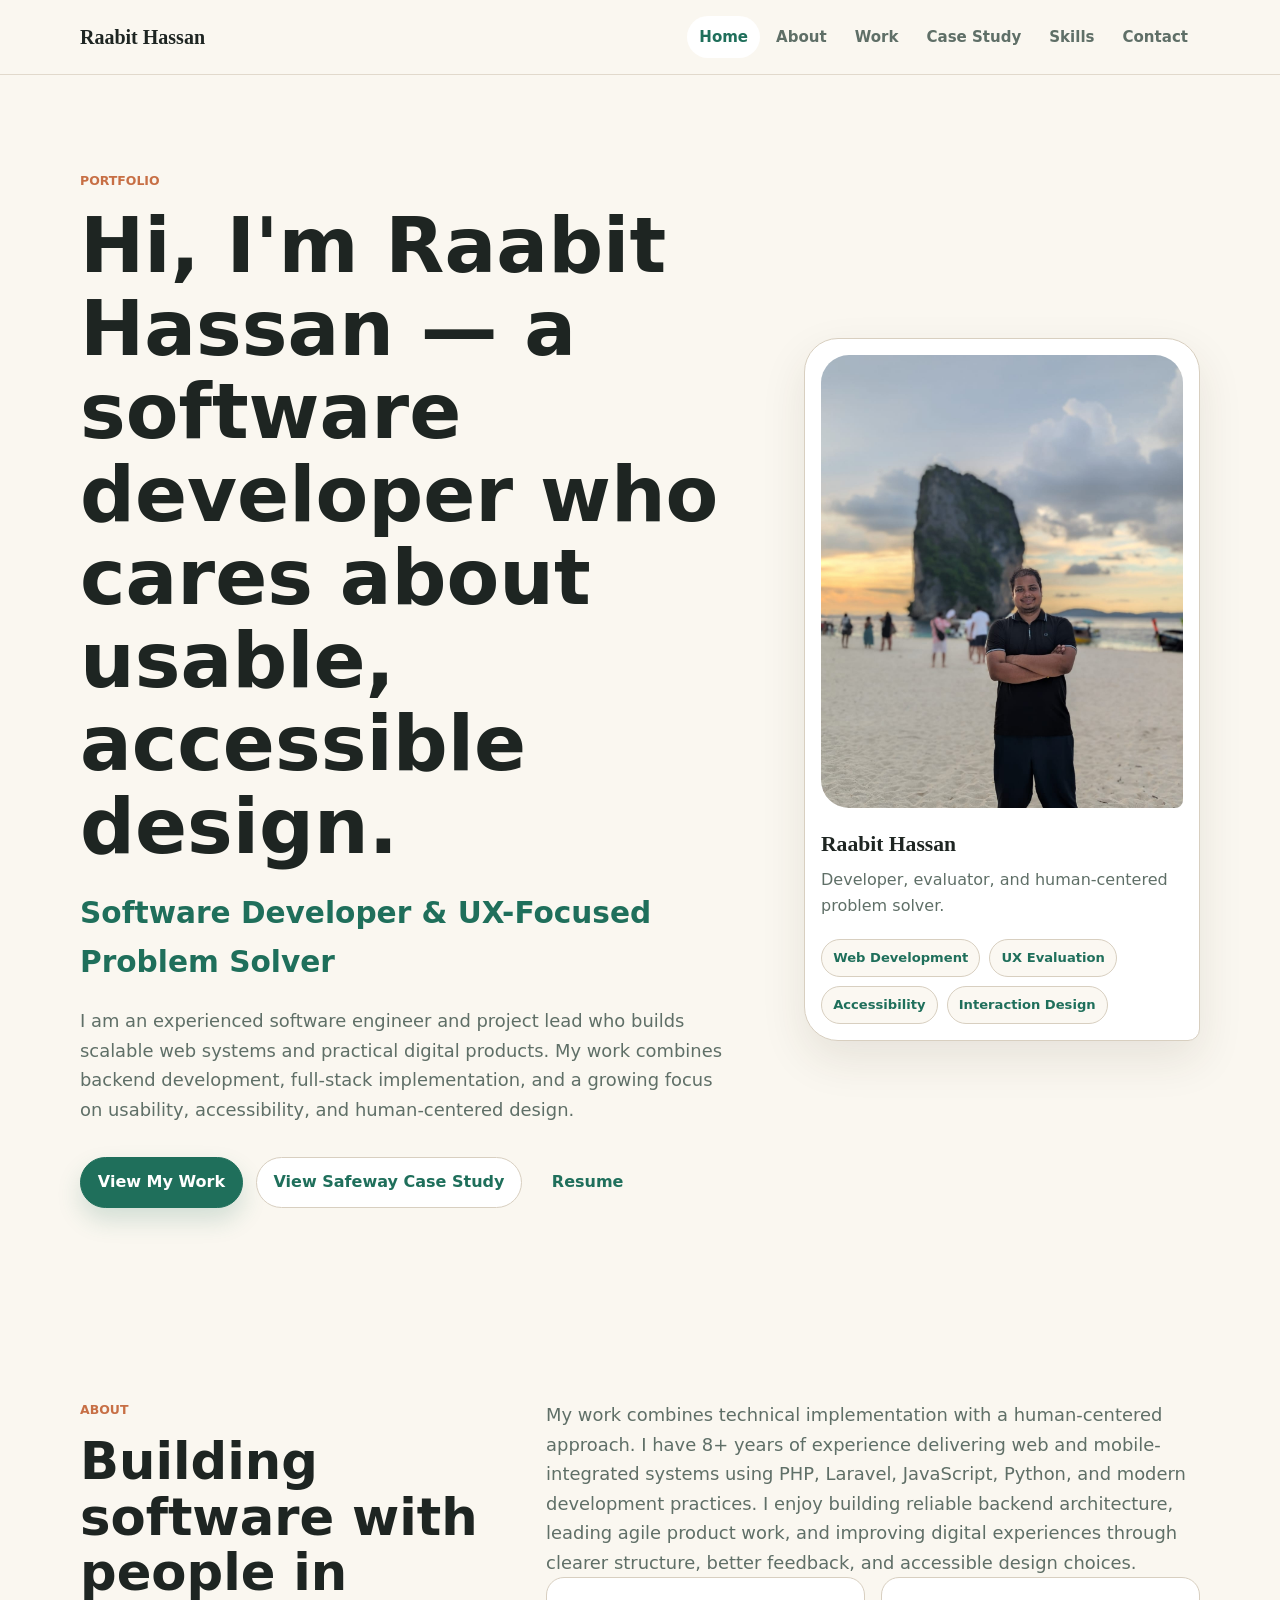
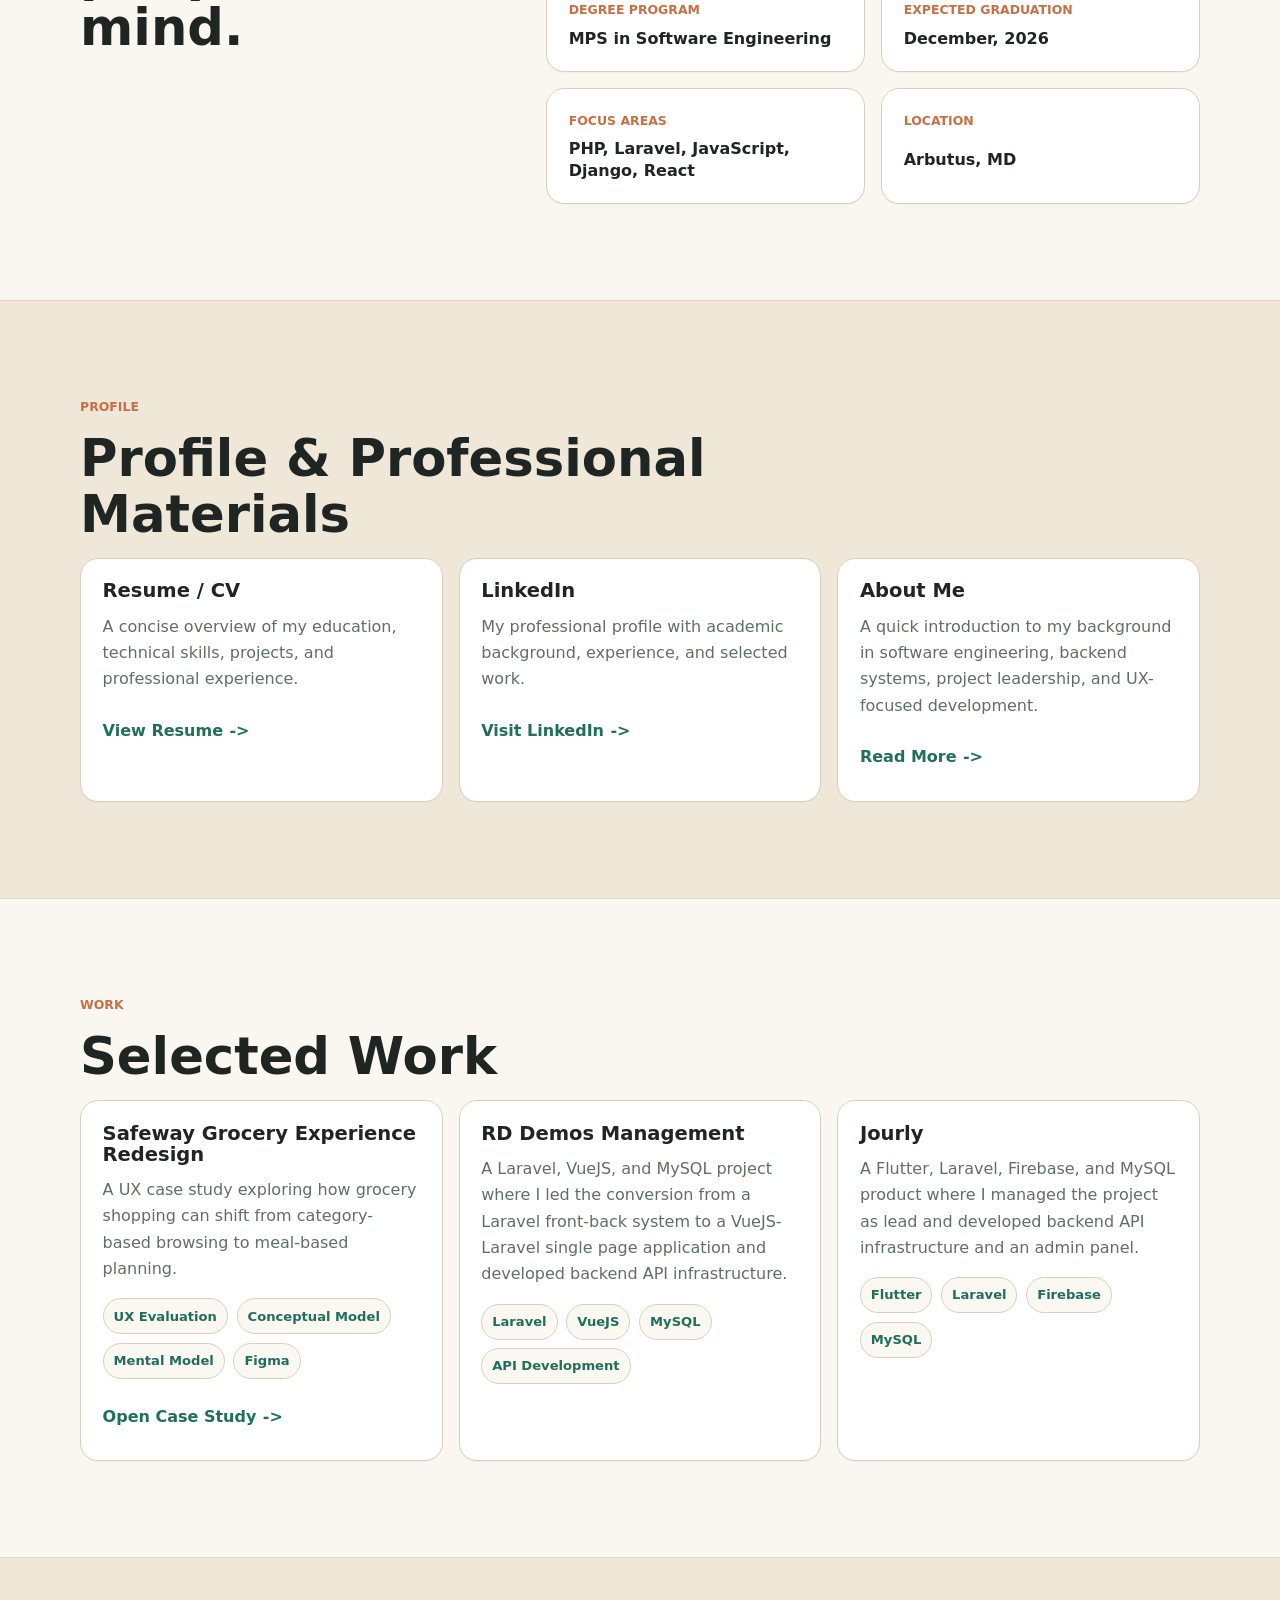
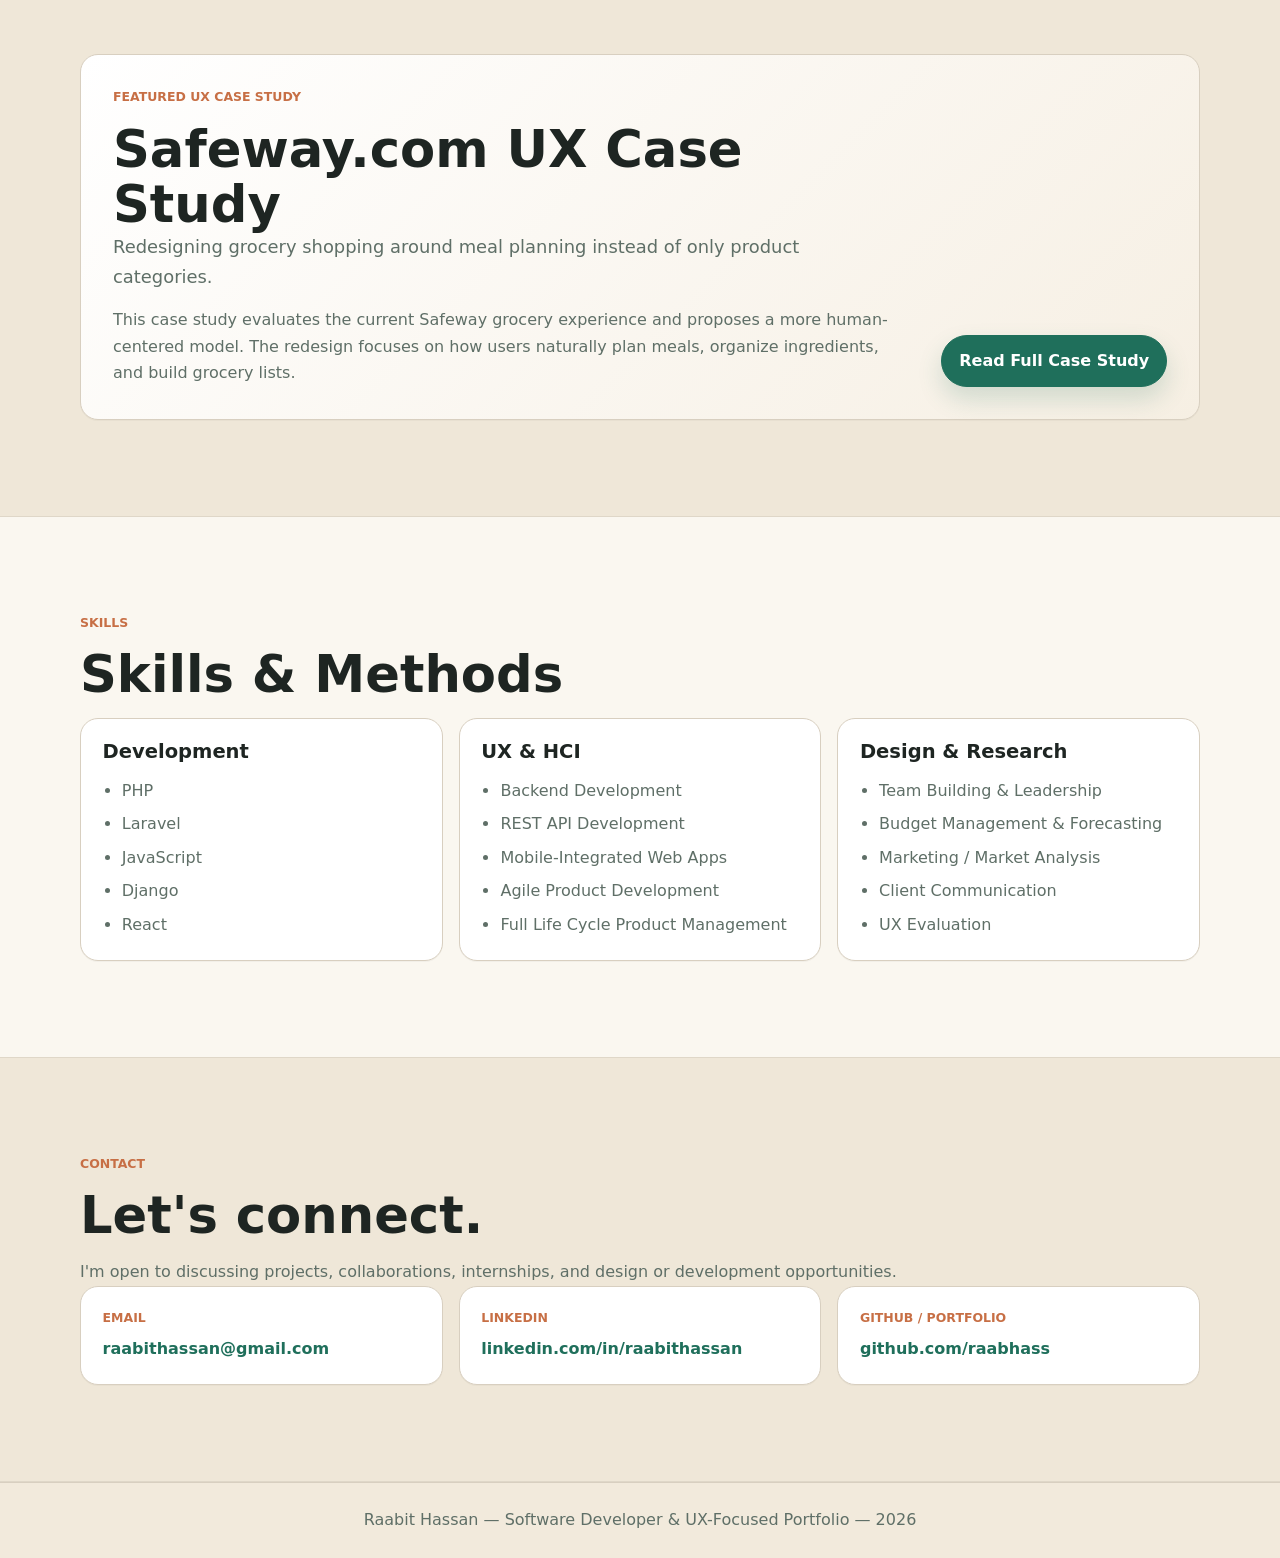
==== index.html @ e4620027 "Initial portfolio website" ====
<!DOCTYPE html>
<html lang="en">
<head>
  <meta charset="UTF-8">
  <meta name="viewport" content="width=device-width, initial-scale=1.0">
  <title>Raabit Hassan | Software Developer & UX-Focused Problem Solver</title>
  <link rel="stylesheet" href="css/style.css">
</head>
<body>
  <a class="skip-link" href="#main">Skip to main content</a>

  <header class="site-header">
    <nav class="nav container" aria-label="Primary navigation">
      <a class="brand" href="#home">Raabit Hassan</a>
      <button class="nav-toggle" type="button" aria-expanded="false" aria-controls="nav-links">
        <span class="nav-toggle-line"></span>
        <span class="nav-toggle-line"></span>
        <span class="nav-toggle-line"></span>
        <span class="visually-hidden">Open navigation</span>
      </button>
      <ul class="nav-links" id="nav-links">
        <li><a class="nav-link active" href="#home">Home</a></li>
        <li><a class="nav-link" href="#about">About</a></li>
        <li><a class="nav-link" href="#work">Work</a></li>
        <li><a class="nav-link" href="#case-study">Case Study</a></li>
        <li><a class="nav-link" href="#skills">Skills</a></li>
        <li><a class="nav-link" href="#contact">Contact</a></li>
      </ul>
    </nav>
  </header>

  <main id="main">
    <section class="hero section" id="home" aria-labelledby="hero-title">
      <div class="container hero-layout">
        <div class="hero-copy reveal">
          <p class="section-label">Portfolio</p>
          <h1 id="hero-title">Hi, I'm Raabit Hassan &mdash; a software developer who cares about usable, accessible design.</h1>
          <p class="hero-subtitle">Software Developer &amp; UX-Focused Problem Solver</p>
          <p class="hero-text">
            I am an experienced software engineer and project lead who builds scalable web systems and practical digital products. My work combines backend development, full-stack implementation, and a growing focus on usability, accessibility, and human-centered design.
          </p>
          <div class="action-row">
            <a class="button primary-button" href="#work">View My Work</a>
            <a class="button secondary-button" href="case-study-safeway.html">View Safeway Case Study</a>
            <a class="button text-button" href="Resume_Raabit_Hassan.pdf">Resume</a>
          </div>
        </div>

        <aside class="profile-card reveal" aria-label="Portfolio profile summary">
          <div class="profile-image-wrap">
            <img class="headshot" src="headshot.jpg" alt="Raabit Hassan professional headshot">
            <div class="portrait-fallback" aria-hidden="true">Headshot</div>
          </div>
          <div>
            <p class="profile-name">Raabit Hassan</p>
            <p class="profile-role">Developer, evaluator, and human-centered problem solver.</p>
          </div>
          <div class="chip-list" aria-label="Focus areas">
            <span>Web Development</span>
            <span>UX Evaluation</span>
            <span>Accessibility</span>
            <span>Interaction Design</span>
          </div>
        </aside>
      </div>
    </section>

    <section class="section" id="about" aria-labelledby="about-title">
      <div class="container two-column">
        <div class="section-heading reveal">
          <p class="section-label">About</p>
          <h2 id="about-title">Building software with people in mind.</h2>
        </div>
        <div class="reveal">
          <p class="lead">
            My work combines technical implementation with a human-centered approach. I have 8+ years of experience delivering web and mobile-integrated systems using PHP, Laravel, JavaScript, Python, and modern development practices. I enjoy building reliable backend architecture, leading agile product work, and improving digital experiences through clearer structure, better feedback, and accessible design choices.
          </p>
          <div class="info-grid">
            <article class="mini-card">
              <span>Degree Program</span>
              <strong>MPS in Software Engineering</strong>
            </article>
            <article class="mini-card">
              <span>Expected Graduation</span>
              <strong>December, 2026</strong>
            </article>
            <article class="mini-card">
              <span>Focus Areas</span>
              <strong>PHP, Laravel, JavaScript, Django, React</strong>
            </article>
            <article class="mini-card">
              <span>Location</span>
              <strong>Arbutus, MD</strong>
            </article>
          </div>
        </div>
      </div>
    </section>

    <section class="section soft-section" aria-labelledby="materials-title">
      <div class="container">
        <div class="section-heading reveal">
          <p class="section-label">Profile</p>
          <h2 id="materials-title">Profile &amp; Professional Materials</h2>
        </div>
        <div class="card-grid three-col">
          <article class="card reveal">
            <h3>Resume / CV</h3>
            <p>A concise overview of my education, technical skills, projects, and professional experience.</p>
            <a class="inline-link" href="Resume_Raabit_Hassan.pdf">View Resume</a>
          </article>
          <article class="card reveal">
            <h3>LinkedIn</h3>
            <p>My professional profile with academic background, experience, and selected work.</p>
            <a class="inline-link" href="https://www.linkedin.com/in/raabithassan/" target="_blank" rel="noreferrer">Visit LinkedIn</a>
          </article>
          <article class="card reveal">
            <h3>About Me</h3>
            <p>A quick introduction to my background in software engineering, backend systems, project leadership, and UX-focused development.</p>
            <a class="inline-link" href="#about">Read More</a>
          </article>
        </div>
      </div>
    </section>

    <section class="section" id="work" aria-labelledby="work-title">
      <div class="container">
        <div class="section-heading reveal">
          <p class="section-label">Work</p>
          <h2 id="work-title">Selected Work</h2>
        </div>
        <div class="card-grid three-col">
          <article class="project-card reveal">
            <h3>Safeway Grocery Experience Redesign</h3>
            <p>A UX case study exploring how grocery shopping can shift from category-based browsing to meal-based planning.</p>
            <div class="tag-row"><span>UX Evaluation</span><span>Conceptual Model</span><span>Mental Model</span><span>Figma</span></div>
            <a class="inline-link" href="case-study-safeway.html">Open Case Study</a>
          </article>
          <article class="project-card reveal">
            <h3>RD Demos Management</h3>
            <p>A Laravel, VueJS, and MySQL project where I led the conversion from a Laravel front-back system to a VueJS-Laravel single page application and developed backend API infrastructure.</p>
            <div class="tag-row"><span>Laravel</span><span>VueJS</span><span>MySQL</span><span>API Development</span></div>
          </article>
          <article class="project-card reveal">
            <h3>Jourly</h3>
            <p>A Flutter, Laravel, Firebase, and MySQL product where I managed the project as lead and developed backend API infrastructure and an admin panel.</p>
            <div class="tag-row"><span>Flutter</span><span>Laravel</span><span>Firebase</span><span>MySQL</span></div>
          </article>
        </div>
      </div>
    </section>

    <section class="section soft-section" id="case-study" aria-labelledby="case-preview-title">
      <div class="container">
        <article class="feature-panel reveal">
          <div>
            <p class="section-label">Featured UX Case Study</p>
            <h2 id="case-preview-title">Safeway.com UX Case Study</h2>
            <p class="lead">Redesigning grocery shopping around meal planning instead of only product categories.</p>
            <p>
              This case study evaluates the current Safeway grocery experience and proposes a more human-centered model. The redesign focuses on how users naturally plan meals, organize ingredients, and build grocery lists.
            </p>
          </div>
          <a class="button primary-button" href="case-study-safeway.html">Read Full Case Study</a>
        </article>
      </div>
    </section>

    <section class="section" id="skills" aria-labelledby="skills-title">
      <div class="container">
        <div class="section-heading reveal">
          <p class="section-label">Skills</p>
          <h2 id="skills-title">Skills &amp; Methods</h2>
        </div>
        <div class="card-grid three-col">
          <article class="skill-card reveal">
            <h3>Development</h3>
            <ul>
              <li>PHP</li>
              <li>Laravel</li>
              <li>JavaScript</li>
              <li>Django</li>
              <li>React</li>
            </ul>
          </article>
          <article class="skill-card reveal">
            <h3>UX &amp; HCI</h3>
            <ul>
              <li>Backend Development</li>
              <li>REST API Development</li>
              <li>Mobile-Integrated Web Apps</li>
              <li>Agile Product Development</li>
              <li>Full Life Cycle Product Management</li>
            </ul>
          </article>
          <article class="skill-card reveal">
            <h3>Design &amp; Research</h3>
            <ul>
              <li>Team Building &amp; Leadership</li>
              <li>Budget Management &amp; Forecasting</li>
              <li>Marketing / Market Analysis</li>
              <li>Client Communication</li>
              <li>UX Evaluation</li>
            </ul>
          </article>
        </div>
      </div>
    </section>

    <section class="section soft-section" id="contact" aria-labelledby="contact-title">
      <div class="container">
        <div class="section-heading reveal">
          <p class="section-label">Contact</p>
          <h2 id="contact-title">Let's connect.</h2>
          <p>I'm open to discussing projects, collaborations, internships, and design or development opportunities.</p>
        </div>
        <div class="contact-grid">
          <article class="contact-card reveal">
            <span>Email</span>
            <a href="mailto:raabithassan@gmail.com">raabithassan@gmail.com</a>
          </article>
          <article class="contact-card reveal">
            <span>LinkedIn</span>
            <a href="https://www.linkedin.com/in/raabithassan/" target="_blank" rel="noreferrer">linkedin.com/in/raabithassan</a>
          </article>
          <article class="contact-card reveal">
            <span>GitHub / Portfolio</span>
            <a href="https://github.com/raabhass" target="_blank" rel="noreferrer">github.com/raabhass</a>
          </article>
        </div>
      </div>
    </section>
  </main>

  <footer class="site-footer">
    <div class="container">
      <p>Raabit Hassan &mdash; Software Developer &amp; UX-Focused Portfolio &mdash; 2026</p>
    </div>
  </footer>

  <script src="js/script.js"></script>
</body>
</html>
---- css/style.css ----
:root {
  --background: #faf7f0;
  --background-alt: #efe7d8;
  --text: #1e2522;
  --muted: #5f6f67;
  --accent: #1f6f5b;
  --accent-dark: #174f42;
  --accent-warm: #c76f45;
  --card: #ffffff;
  --border: #d8cfc0;
  --shadow: 0 18px 45px rgba(63, 49, 30, 0.1);
  --radius: 18px;
  --max-width: 1120px;
}

* {
  box-sizing: border-box;
}

html {
  scroll-behavior: smooth;
}

body {
  margin: 0;
  background: var(--background);
  color: var(--text);
  font-family: Inter, ui-sans-serif, system-ui, -apple-system, BlinkMacSystemFont, "Segoe UI", Arial, sans-serif;
  font-size: 16px;
  line-height: 1.65;
}

body.nav-open {
  overflow: hidden;
}

a {
  color: inherit;
}

img {
  display: block;
  max-width: 100%;
}

h1,
h2,
h3,
p {
  overflow-wrap: anywhere;
}

h1,
h2,
h3 {
  margin: 0;
  line-height: 1.08;
  letter-spacing: 0;
}

h1 {
  max-width: 840px;
  font-size: clamp(2.65rem, 6vw, 5.25rem);
}

h2 {
  font-size: clamp(2rem, 4vw, 3.35rem);
}

h3 {
  font-size: 1.22rem;
}

p {
  margin: 0;
  color: var(--muted);
}

.container {
  width: min(var(--max-width), calc(100% - 2rem));
  margin: 0 auto;
}

.skip-link {
  position: absolute;
  top: -4rem;
  left: 1rem;
  z-index: 200;
  padding: 0.75rem 1rem;
  border-radius: 999px;
  background: var(--accent);
  color: #ffffff;
  font-weight: 800;
  transition: top 0.2s ease;
}

.skip-link:focus {
  top: 1rem;
}

.visually-hidden {
  position: absolute;
  width: 1px;
  height: 1px;
  padding: 0;
  margin: -1px;
  overflow: hidden;
  clip: rect(0, 0, 0, 0);
  white-space: nowrap;
  border: 0;
}

.site-header {
  position: sticky;
  top: 0;
  z-index: 100;
  border-bottom: 1px solid rgba(216, 207, 192, 0.75);
  background: rgba(250, 247, 240, 0.92);
  backdrop-filter: blur(14px);
}

.nav {
  display: flex;
  align-items: center;
  justify-content: space-between;
  min-height: 74px;
  gap: 1rem;
}

.brand {
  color: var(--text);
  font-family: Georgia, "Times New Roman", serif;
  font-size: 1.25rem;
  font-weight: 700;
  text-decoration: none;
}

.nav-links {
  display: flex;
  align-items: center;
  gap: 0.25rem;
  padding: 0;
  margin: 0;
  list-style: none;
}

.nav-link {
  display: inline-flex;
  align-items: center;
  min-height: 42px;
  padding: 0.45rem 0.75rem;
  border-radius: 999px;
  color: var(--muted);
  font-size: 0.94rem;
  font-weight: 750;
  text-decoration: none;
  transition: background 0.2s ease, color 0.2s ease;
}

.nav-link:hover,
.nav-link:focus-visible,
.nav-link.active {
  background: #ffffff;
  color: var(--accent);
}

.nav-toggle {
  display: none;
  width: 44px;
  height: 44px;
  padding: 0;
  border: 1px solid var(--border);
  border-radius: 50%;
  background: var(--card);
  cursor: pointer;
}

.nav-toggle-line {
  display: block;
  width: 19px;
  height: 2px;
  margin: 4px auto;
  background: var(--text);
}

.section {
  scroll-margin-top: 88px;
  padding: 6rem 0;
}

.soft-section {
  background: var(--background-alt);
  border-block: 1px solid rgba(216, 207, 192, 0.65);
}

.hero,
.case-hero {
  min-height: calc(100vh - 74px);
  display: flex;
  align-items: center;
}

.hero-layout {
  display: grid;
  grid-template-columns: minmax(0, 1.25fr) minmax(280px, 0.75fr);
  align-items: center;
  gap: 4rem;
}

.hero-copy {
  max-width: 880px;
}

.section-label {
  margin-bottom: 0.85rem;
  color: var(--accent-warm);
  font-size: 0.78rem;
  font-weight: 850;
  letter-spacing: 0;
  text-transform: uppercase;
}

.hero-subtitle {
  margin-top: 1.25rem;
  color: var(--accent);
  font-size: clamp(1.25rem, 2.5vw, 1.85rem);
  font-weight: 800;
}

.hero-text,
.lead {
  max-width: 760px;
  color: var(--muted);
  font-size: 1.12rem;
}

.hero-text {
  margin-top: 1.25rem;
}

.action-row {
  display: flex;
  flex-wrap: wrap;
  gap: 0.8rem;
  margin-top: 2rem;
}

.button,
.inline-link {
  display: inline-flex;
  align-items: center;
  justify-content: center;
  min-height: 44px;
  font-weight: 800;
  text-decoration: none;
  transition: transform 0.2s ease, box-shadow 0.2s ease, background 0.2s ease, color 0.2s ease, border-color 0.2s ease;
}

.button {
  padding: 0.72rem 1.05rem;
  border-radius: 999px;
}

.primary-button {
  border: 1px solid var(--accent);
  background: var(--accent);
  color: #ffffff;
  box-shadow: 0 12px 25px rgba(31, 111, 91, 0.18);
}

.secondary-button {
  border: 1px solid var(--border);
  background: #ffffff;
  color: var(--accent);
}

.text-button {
  color: var(--accent);
}

.button:hover,
.button:focus-visible,
.inline-link:hover,
.inline-link:focus-visible,
.contact-card:hover,
.project-card:hover,
.card:hover,
.mini-card:hover,
.skill-card:hover,
.principle-card:hover,
.media-card:hover,
.image-card:hover {
  transform: translateY(-3px);
}

.primary-button:hover,
.primary-button:focus-visible {
  background: var(--accent-dark);
  border-color: var(--accent-dark);
}

.secondary-button:hover,
.secondary-button:focus-visible {
  border-color: var(--accent);
}

.profile-card {
  display: grid;
  gap: 1.2rem;
  padding: 1rem;
  border: 1px solid var(--border);
  border-radius: 34px 34px 12px 34px;
  background: var(--card);
  box-shadow: var(--shadow);
}

.profile-image-wrap {
  position: relative;
  overflow: hidden;
  border-radius: 28px 28px 8px 28px;
  background: linear-gradient(135deg, #efe7d8, #ffffff);
  aspect-ratio: 4 / 5;
}

.headshot {
  width: 100%;
  height: 100%;
  object-fit: cover;
}

.portrait-fallback {
  display: none;
  place-items: center;
  width: 100%;
  height: 100%;
  color: var(--accent);
  font-weight: 900;
}

.portrait-fallback.show {
  display: grid;
}

.profile-name {
  color: var(--text);
  font-family: Georgia, "Times New Roman", serif;
  font-size: 1.35rem;
  font-weight: 700;
}

.profile-role {
  margin-top: 0.25rem;
}

.chip-list,
.tag-row {
  display: flex;
  flex-wrap: wrap;
  gap: 0.55rem;
}

.chip-list span,
.tag-row span {
  border: 1px solid var(--border);
  border-radius: 999px;
  background: #fbf8f2;
  color: var(--accent);
  font-size: 0.82rem;
  font-weight: 800;
}

.chip-list span {
  padding: 0.45rem 0.7rem;
}

.tag-row {
  margin-top: 1rem;
}

.tag-row span {
  padding: 0.38rem 0.62rem;
}

.two-column {
  display: grid;
  grid-template-columns: minmax(260px, 0.78fr) minmax(0, 1.22fr);
  gap: 3rem;
}

.section-heading {
  max-width: 820px;
}

.section-heading h2 {
  margin-bottom: 1rem;
}

.card-grid,
.info-grid,
.contact-grid,
.metadata-grid {
  display: grid;
  gap: 1rem;
}

.three-col {
  grid-template-columns: repeat(3, minmax(0, 1fr));
}

.two-col,
.principles-grid {
  grid-template-columns: repeat(2, minmax(0, 1fr));
}

.info-grid,
.metadata-grid {
  grid-template-columns: repeat(2, minmax(0, 1fr));
}

.metadata-grid {
  margin-top: 2rem;
}

.contact-grid {
  grid-template-columns: repeat(3, minmax(0, 1fr));
}

.card,
.project-card,
.mini-card,
.feature-panel,
.skill-card,
.contact-card,
.principle-card,
.media-card,
.image-card {
  border: 1px solid var(--border);
  border-radius: var(--radius);
  background: var(--card);
  box-shadow: 0 1px 0 rgba(63, 49, 30, 0.04);
  transition: transform 0.2s ease, box-shadow 0.2s ease, border-color 0.2s ease;
}

.card,
.project-card,
.mini-card,
.skill-card,
.contact-card,
.principle-card {
  padding: 1.35rem;
}

.card:hover,
.project-card:hover,
.mini-card:hover,
.feature-panel:hover,
.skill-card:hover,
.contact-card:hover,
.principle-card:hover,
.media-card:hover,
.image-card:hover {
  border-color: rgba(31, 111, 91, 0.32);
  box-shadow: var(--shadow);
}

.card p,
.project-card p,
.principle-card p {
  margin-top: 0.75rem;
}

.mini-card {
  display: grid;
  gap: 0.45rem;
}

.mini-card span,
.contact-card span {
  color: var(--accent-warm);
  font-size: 0.78rem;
  font-weight: 850;
  text-transform: uppercase;
}

.mini-card strong {
  color: var(--text);
  line-height: 1.35;
}

.inline-link {
  margin-top: 1rem;
  color: var(--accent);
}

.inline-link::after {
  content: "->";
  margin-left: 0.4rem;
}

.feature-panel {
  display: grid;
  grid-template-columns: minmax(0, 1fr) auto;
  align-items: end;
  gap: 2rem;
  padding: 2rem;
  background: linear-gradient(135deg, #ffffff, #f6efe3);
}

.feature-panel p + p {
  margin-top: 1rem;
}

.skill-card ul {
  padding-left: 1.2rem;
  margin: 1rem 0 0;
  color: var(--muted);
}

.skill-card li + li {
  margin-top: 0.45rem;
}

.contact-card {
  display: grid;
  gap: 0.45rem;
}

.contact-card a {
  color: var(--accent);
  font-weight: 800;
  text-decoration: none;
}

.site-footer {
  padding: 1.5rem 0;
  border-top: 1px solid var(--border);
  background: #f2eadc;
  text-align: center;
}

.footer-actions {
  display: flex;
  justify-content: center;
}

.case-intro {
  max-width: 920px;
}

.back-link {
  display: inline-flex;
  margin-bottom: 2rem;
  color: var(--accent);
  font-weight: 850;
  text-decoration: none;
}

.stack {
  display: grid;
  gap: 1rem;
}

.image-card {
  overflow: hidden;
  margin: 0;
}

.image-card img,
.media-card img {
  width: 100%;
  min-height: 280px;
  object-fit: cover;
  background: linear-gradient(135deg, #efe7d8, #ffffff);
  cursor: zoom-in;
}

.image-card figcaption {
  padding: 0.85rem 1rem;
  color: var(--muted);
  font-size: 0.92rem;
}

.media-card {
  overflow: hidden;
}

.media-card div {
  padding: 1.25rem;
}

.media-card p {
  margin-top: 0.7rem;
}

.reveal {
  opacity: 0;
  transform: translateY(18px);
  transition: opacity 0.55s ease, transform 0.55s ease;
}

.reveal.visible {
  opacity: 1;
  transform: translateY(0);
}

.lightbox {
  position: fixed;
  inset: 0;
  z-index: 300;
  display: none;
  place-items: center;
  padding: 2rem;
  background: rgba(30, 37, 34, 0.88);
}

.lightbox.open {
  display: grid;
}

.lightbox img {
  max-height: 82vh;
  border: 1px solid var(--border);
  border-radius: var(--radius);
  background: var(--card);
}

.lightbox-close {
  position: absolute;
  top: 1rem;
  right: 1rem;
  min-height: 44px;
  padding: 0.65rem 0.9rem;
  border: 1px solid var(--border);
  border-radius: 999px;
  background: var(--card);
  color: var(--text);
  font-weight: 850;
  cursor: pointer;
}

@media (prefers-reduced-motion: reduce) {
  html {
    scroll-behavior: auto;
  }

  *,
  *::before,
  *::after {
    scroll-behavior: auto !important;
    transition-duration: 0.01ms !important;
    animation-duration: 0.01ms !important;
    animation-iteration-count: 1 !important;
  }
}

@media (max-width: 900px) {
  .nav-toggle {
    display: inline-block;
  }

  .nav-links {
    position: fixed;
    inset: 74px 0 auto 0;
    display: none;
    flex-direction: column;
    align-items: stretch;
    padding: 1rem;
    border-bottom: 1px solid var(--border);
    background: rgba(250, 247, 240, 0.98);
    box-shadow: var(--shadow);
  }

  .nav-links.open {
    display: flex;
  }

  .nav-link {
    width: 100%;
  }

  .hero-layout,
  .two-column,
  .feature-panel {
    grid-template-columns: 1fr;
  }

  .three-col,
  .contact-grid {
    grid-template-columns: repeat(2, minmax(0, 1fr));
  }
}

@media (max-width: 640px) {
  .container {
    width: min(var(--max-width), calc(100% - 1rem));
  }

  .section,
  .hero,
  .case-hero {
    min-height: auto;
    padding: 4rem 0;
  }

  .three-col,
  .two-col,
  .principles-grid,
  .info-grid,
  .metadata-grid,
  .contact-grid {
    grid-template-columns: 1fr;
  }

  .button,
  .action-row {
    width: 100%;
  }
}
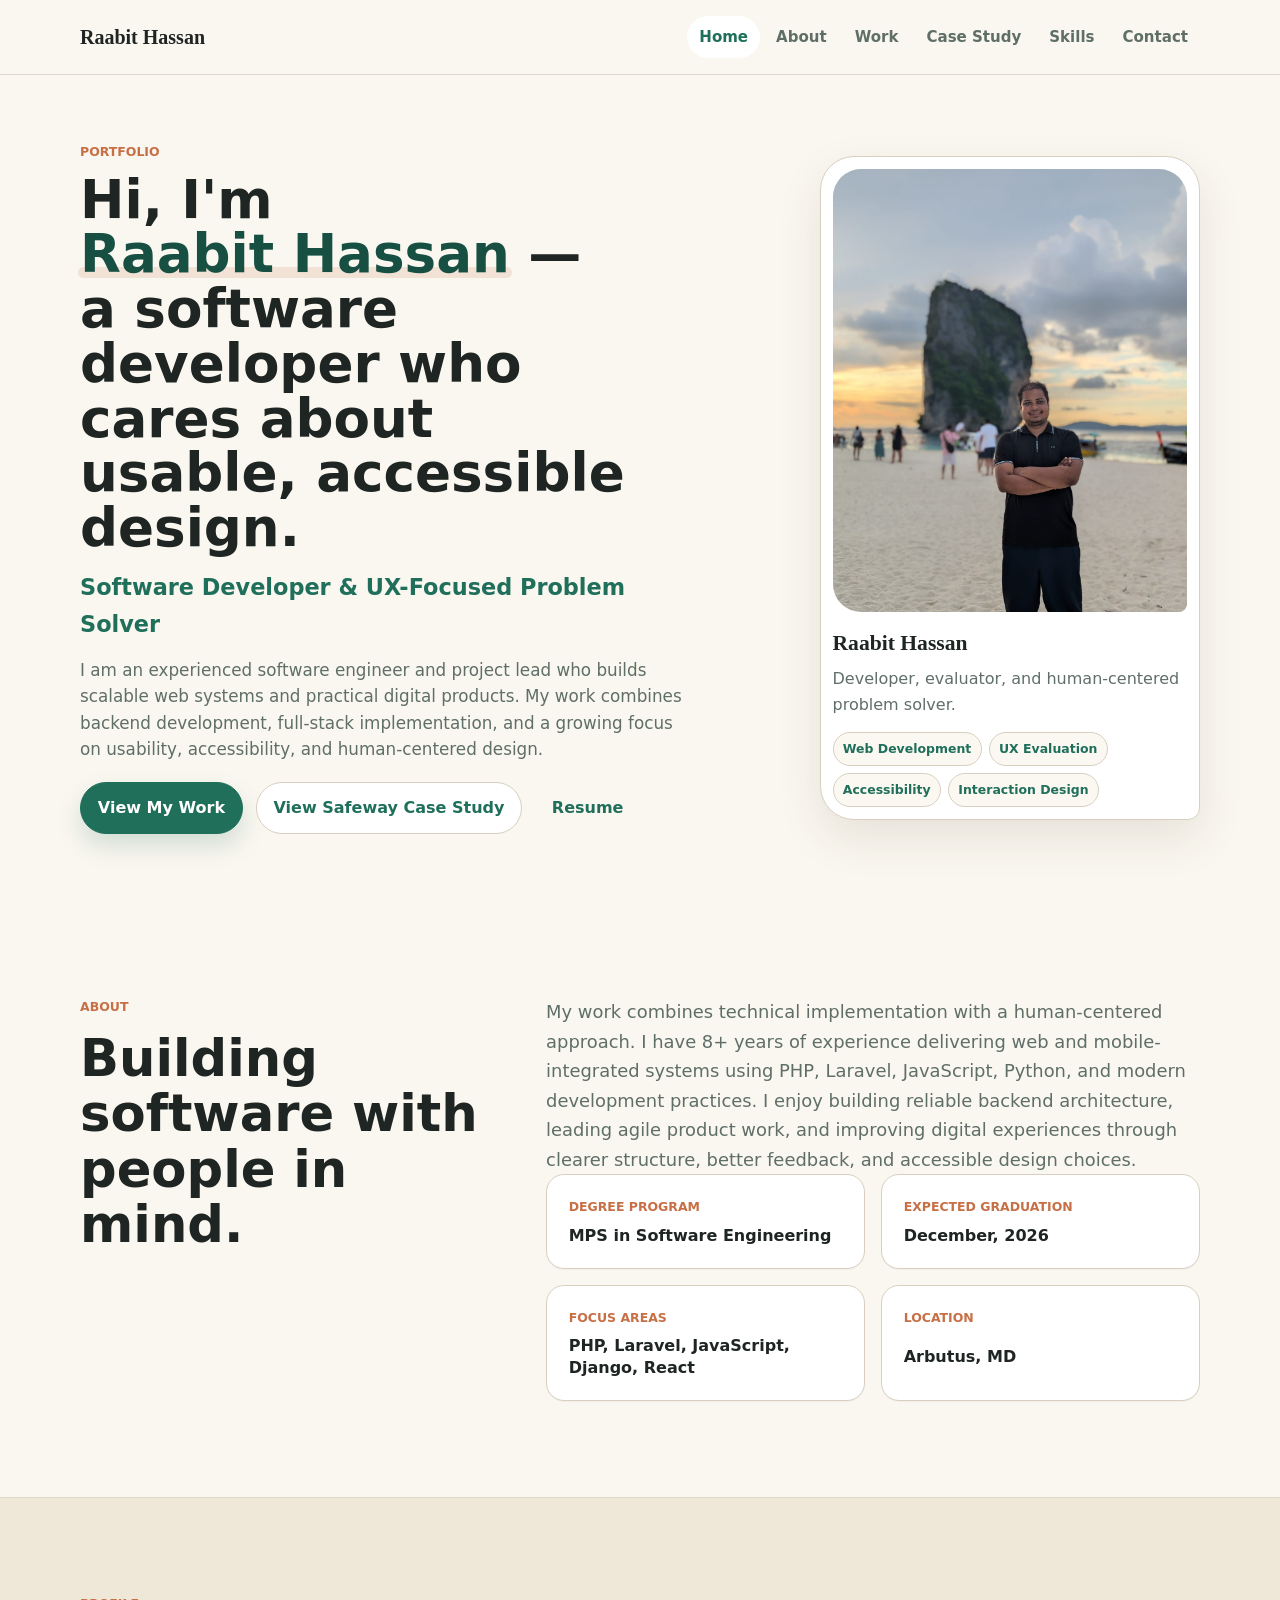
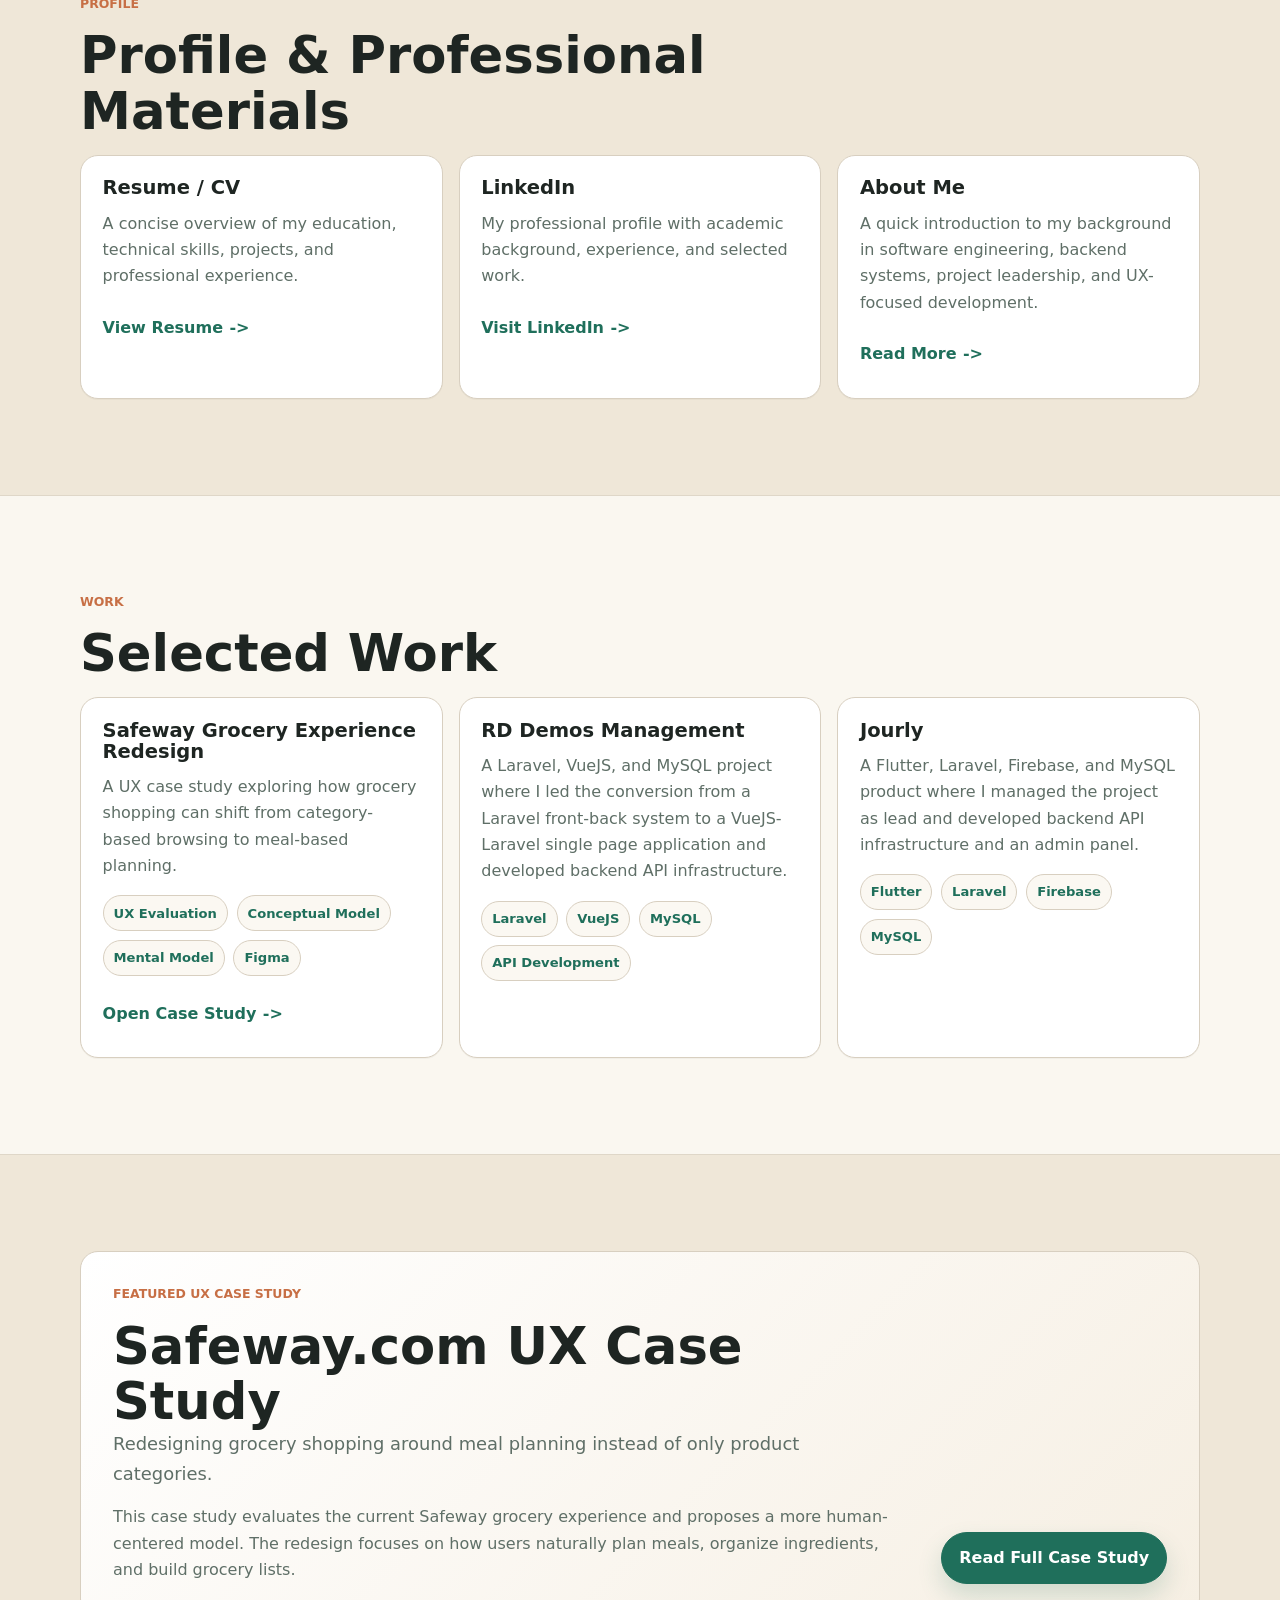
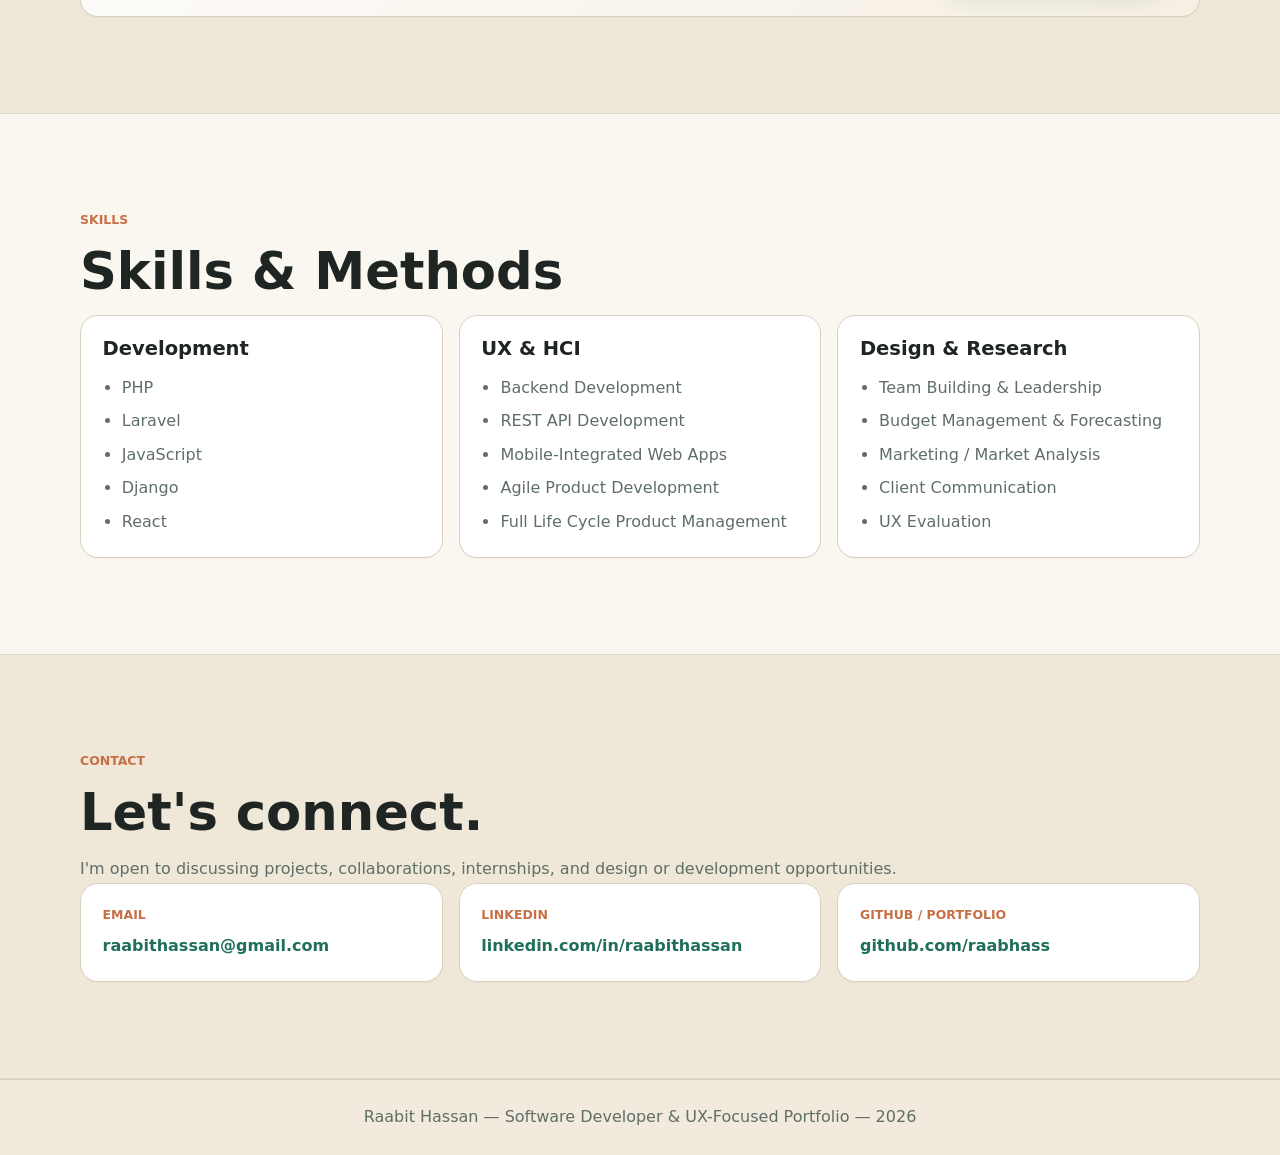
==== commit 9f9136f5: "design update" ====
--- a/index.html
+++ b/index.html
@@ -31,10 +31,14 @@
 
   <main id="main">
     <section class="hero section" id="home" aria-labelledby="hero-title">
-      <div class="container hero-layout">
+      <div class="container hero-layout hero-grid">
         <div class="hero-copy reveal">
           <p class="section-label">Portfolio</p>
-          <h1 id="hero-title">Hi, I'm Raabit Hassan &mdash; a software developer who cares about usable, accessible design.</h1>
+          <h1 class="hero-title" id="hero-title">
+            Hi, I'm <span class="name-highlight">Raabit Hassan</span> &mdash;<br>
+            a software developer who cares about<br>
+            usable, accessible design.
+          </h1>
           <p class="hero-subtitle">Software Developer &amp; UX-Focused Problem Solver</p>
           <p class="hero-text">
             I am an experienced software engineer and project lead who builds scalable web systems and practical digital products. My work combines backend development, full-stack implementation, and a growing focus on usability, accessibility, and human-centered design.
@@ -46,9 +50,9 @@
           </div>
         </div>
 
-        <aside class="profile-card reveal" aria-label="Portfolio profile summary">
+        <aside class="profile-card hero-profile-card reveal" aria-label="Portfolio profile summary">
           <div class="profile-image-wrap">
-            <img class="headshot" src="headshot.jpg" alt="Raabit Hassan professional headshot">
+            <img class="headshot hero-profile-image" src="headshot.jpg" alt="Raabit Hassan professional headshot">
             <div class="portrait-fallback" aria-hidden="true">Headshot</div>
           </div>
           <div>
--- a/css/style.css
+++ b/css/style.css
@@ -200,6 +200,11 @@
   align-items: center;
 }
 
+.hero {
+  min-height: calc(100svh - 74px);
+  padding-block: clamp(3.25rem, 7vh, 5.5rem);
+}
+
 .hero-layout {
   display: grid;
   grid-template-columns: minmax(0, 1.25fr) minmax(280px, 0.75fr);
@@ -207,8 +212,40 @@
   gap: 4rem;
 }
 
+.hero-grid {
+  grid-template-columns: minmax(0, 1.05fr) minmax(360px, 0.95fr);
+  gap: clamp(2.5rem, 5vw, 5rem);
+}
+
 .hero-copy {
-  max-width: 880px;
+  max-width: 820px;
+}
+
+.hero-title {
+  max-width: 780px;
+  font-size: clamp(2.5rem, 4.8vw, 4.85rem);
+  line-height: 1.04;
+}
+
+.name-highlight {
+  position: relative;
+  z-index: 0;
+  display: inline-block;
+  color: var(--accent-dark);
+  font-weight: 900;
+  white-space: nowrap;
+}
+
+.name-highlight::after {
+  content: "";
+  position: absolute;
+  right: -0.04em;
+  bottom: 0.08em;
+  left: -0.04em;
+  z-index: -1;
+  height: 0.2em;
+  border-radius: 999px;
+  background: rgba(199, 111, 69, 0.16);
 }
 
 .section-label {
@@ -221,9 +258,9 @@
 }
 
 .hero-subtitle {
-  margin-top: 1.25rem;
+  margin-top: clamp(0.95rem, 2vh, 1.25rem);
   color: var(--accent);
-  font-size: clamp(1.25rem, 2.5vw, 1.85rem);
+  font-size: clamp(1.2rem, 2.1vw, 1.85rem);
   font-weight: 800;
 }
 
@@ -235,14 +272,14 @@
 }
 
 .hero-text {
-  margin-top: 1.25rem;
+  margin-top: clamp(0.9rem, 2vh, 1.25rem);
 }
 
 .action-row {
   display: flex;
   flex-wrap: wrap;
   gap: 0.8rem;
-  margin-top: 2rem;
+  margin-top: clamp(1.25rem, 3vh, 2rem);
 }
 
 .button,
@@ -314,6 +351,13 @@
   box-shadow: var(--shadow);
 }
 
+.hero-profile-card {
+  width: min(100%, 430px);
+  justify-self: end;
+  gap: 1.05rem;
+  padding: 0.85rem;
+}
+
 .profile-image-wrap {
   position: relative;
   overflow: hidden;
@@ -326,6 +370,10 @@
   width: 100%;
   height: 100%;
   object-fit: cover;
+}
+
+.hero-profile-image {
+  object-position: 50% 34%;
 }
 
 .portrait-fallback {
@@ -371,6 +419,104 @@
 
 .chip-list span {
   padding: 0.45rem 0.7rem;
+}
+
+@media (max-width: 1536px) and (max-height: 920px) and (min-width: 901px) {
+  .hero {
+    padding-block: clamp(2.25rem, 5vh, 3.75rem);
+  }
+
+  .hero-grid {
+    grid-template-columns: minmax(0, 1.08fr) minmax(330px, 0.82fr);
+    gap: clamp(2rem, 4vw, 3.75rem);
+  }
+
+  .hero-copy {
+    max-width: 760px;
+  }
+
+  .hero .section-label {
+    margin-bottom: 0.6rem;
+  }
+
+  .hero-title {
+    max-width: 720px;
+    font-size: clamp(2.55rem, 4.15vw, 3.65rem);
+    line-height: 1.03;
+  }
+
+  .hero-subtitle {
+    margin-top: 0.85rem;
+    font-size: clamp(1.18rem, 1.75vw, 1.45rem);
+  }
+
+  .hero-text {
+    max-width: 700px;
+    margin-top: 0.85rem;
+    font-size: 1.05rem;
+    line-height: 1.58;
+  }
+
+  .hero .action-row {
+    margin-top: 1.2rem;
+  }
+
+  .hero-profile-card {
+    width: min(100%, 380px);
+    gap: 0.85rem;
+    padding: 0.72rem;
+  }
+
+  .hero-profile-card .chip-list {
+    gap: 0.45rem;
+  }
+
+  .hero-profile-card .chip-list span {
+    padding: 0.36rem 0.58rem;
+    font-size: 0.78rem;
+  }
+}
+
+@media (max-height: 780px) and (min-width: 901px) {
+  .hero {
+    padding-block: 2rem;
+  }
+
+  .hero-grid {
+    gap: clamp(1.8rem, 3.5vw, 3rem);
+  }
+
+  .hero-title {
+    font-size: clamp(2.35rem, 3.9vw, 3.35rem);
+    line-height: 1.02;
+  }
+
+  .hero-subtitle {
+    margin-top: 0.75rem;
+  }
+
+  .hero-text {
+    margin-top: 0.75rem;
+    line-height: 1.52;
+  }
+
+  .hero .action-row {
+    margin-top: 1rem;
+  }
+
+  .hero-profile-card {
+    width: min(100%, 360px);
+    gap: 0.75rem;
+  }
+
+  .hero-profile-card .profile-name {
+    font-size: 1.22rem;
+  }
+
+  .hero-profile-card .profile-role {
+    margin-top: 0.15rem;
+    line-height: 1.45;
+  }
 }
 
 .tag-row {
@@ -547,12 +693,115 @@
   max-width: 920px;
 }
 
+.case-hero {
+  min-height: calc(100svh - 74px);
+  padding-block: clamp(3.75rem, 8vh, 6rem);
+}
+
+.case-hero h1 {
+  max-width: 920px;
+  font-size: clamp(3.25rem, 6vw, 5.25rem);
+  line-height: 1.03;
+}
+
+.case-hero .hero-text {
+  margin-top: clamp(1rem, 2vh, 1.25rem);
+}
+
+.case-hero .metadata-grid {
+  margin-top: clamp(1.5rem, 3vh, 2rem);
+}
+
 .back-link {
   display: inline-flex;
-  margin-bottom: 2rem;
+  margin-bottom: clamp(1.25rem, 3vh, 2rem);
   color: var(--accent);
   font-weight: 850;
   text-decoration: none;
+}
+
+@media (max-width: 1536px) and (max-height: 900px) and (min-width: 901px) {
+  .case-hero {
+    padding-block: clamp(2.5rem, 5vh, 4rem);
+  }
+
+  .case-intro {
+    max-width: 820px;
+  }
+
+  .case-hero .back-link {
+    margin-bottom: 1.15rem;
+  }
+
+  .case-hero .section-label {
+    margin-bottom: 0.65rem;
+  }
+
+  .case-hero h1 {
+    max-width: 820px;
+    font-size: clamp(3rem, 5.2vw, 4.35rem);
+    line-height: 1.02;
+  }
+
+  .case-hero .hero-text {
+    max-width: 700px;
+    margin-top: 0.9rem;
+    font-size: 1.06rem;
+    line-height: 1.55;
+  }
+
+  .case-hero .metadata-grid {
+    gap: 0.8rem;
+    margin-top: 1.35rem;
+  }
+
+  .case-hero .mini-card {
+    gap: 0.34rem;
+    padding: 1rem;
+  }
+
+  .case-hero .mini-card strong {
+    line-height: 1.25;
+  }
+}
+
+@media (max-height: 760px) and (min-width: 901px) {
+  .case-hero {
+    padding-block: 1.8rem;
+  }
+
+  .case-hero .back-link {
+    margin-bottom: 0.85rem;
+  }
+
+  .case-hero .section-label {
+    margin-bottom: 0.45rem;
+  }
+
+  .case-hero h1 {
+    max-width: 780px;
+    font-size: clamp(2.75rem, 4.65vw, 3.9rem);
+    line-height: 1;
+  }
+
+  .case-hero .hero-text {
+    margin-top: 0.7rem;
+    font-size: 1rem;
+    line-height: 1.48;
+  }
+
+  .case-hero .metadata-grid {
+    gap: 0.7rem;
+    margin-top: 1rem;
+  }
+
+  .case-hero .mini-card {
+    padding: 0.85rem;
+  }
+
+  .case-hero .mini-card span {
+    font-size: 0.72rem;
+  }
 }
 
 .stack {
@@ -572,6 +821,13 @@
   object-fit: cover;
   background: linear-gradient(135deg, #efe7d8, #ffffff);
   cursor: zoom-in;
+}
+
+.image-card img.case-study-image,
+.media-card img.case-study-image {
+  height: auto;
+  min-height: 0;
+  object-fit: contain;
 }
 
 .image-card figcaption {
@@ -684,6 +940,32 @@
     grid-template-columns: 1fr;
   }
 
+  .hero-grid {
+    gap: 3rem;
+  }
+
+  .hero-copy {
+    max-width: 760px;
+  }
+
+  .hero-title {
+    max-width: 760px;
+    font-size: clamp(2.35rem, 7.5vw, 4rem);
+  }
+
+  .hero-profile-card {
+    width: min(100%, 520px);
+    justify-self: start;
+  }
+
+  .case-hero {
+    align-items: flex-start;
+  }
+
+  .case-hero h1 {
+    font-size: clamp(2.75rem, 8vw, 4rem);
+  }
+
   .three-col,
   .contact-grid {
     grid-template-columns: repeat(2, minmax(0, 1fr));
@@ -700,6 +982,43 @@
   .case-hero {
     min-height: auto;
     padding: 4rem 0;
+  }
+
+  .hero-grid {
+    gap: 2.5rem;
+  }
+
+  .hero-title {
+    font-size: clamp(2.05rem, 10.5vw, 3rem);
+    line-height: 1.07;
+  }
+
+  .hero-title br {
+    display: none;
+  }
+
+  .hero-subtitle {
+    margin-top: 1rem;
+    font-size: 1.18rem;
+  }
+
+  .hero-text {
+    margin-top: 1rem;
+    font-size: 1.04rem;
+  }
+
+  .hero-profile-card {
+    width: 100%;
+    padding: 0.75rem;
+  }
+
+  .case-hero h1 {
+    font-size: clamp(2.35rem, 11vw, 3.2rem);
+    line-height: 1.05;
+  }
+
+  .case-hero .metadata-grid {
+    margin-top: 1.4rem;
   }
 
   .three-col,
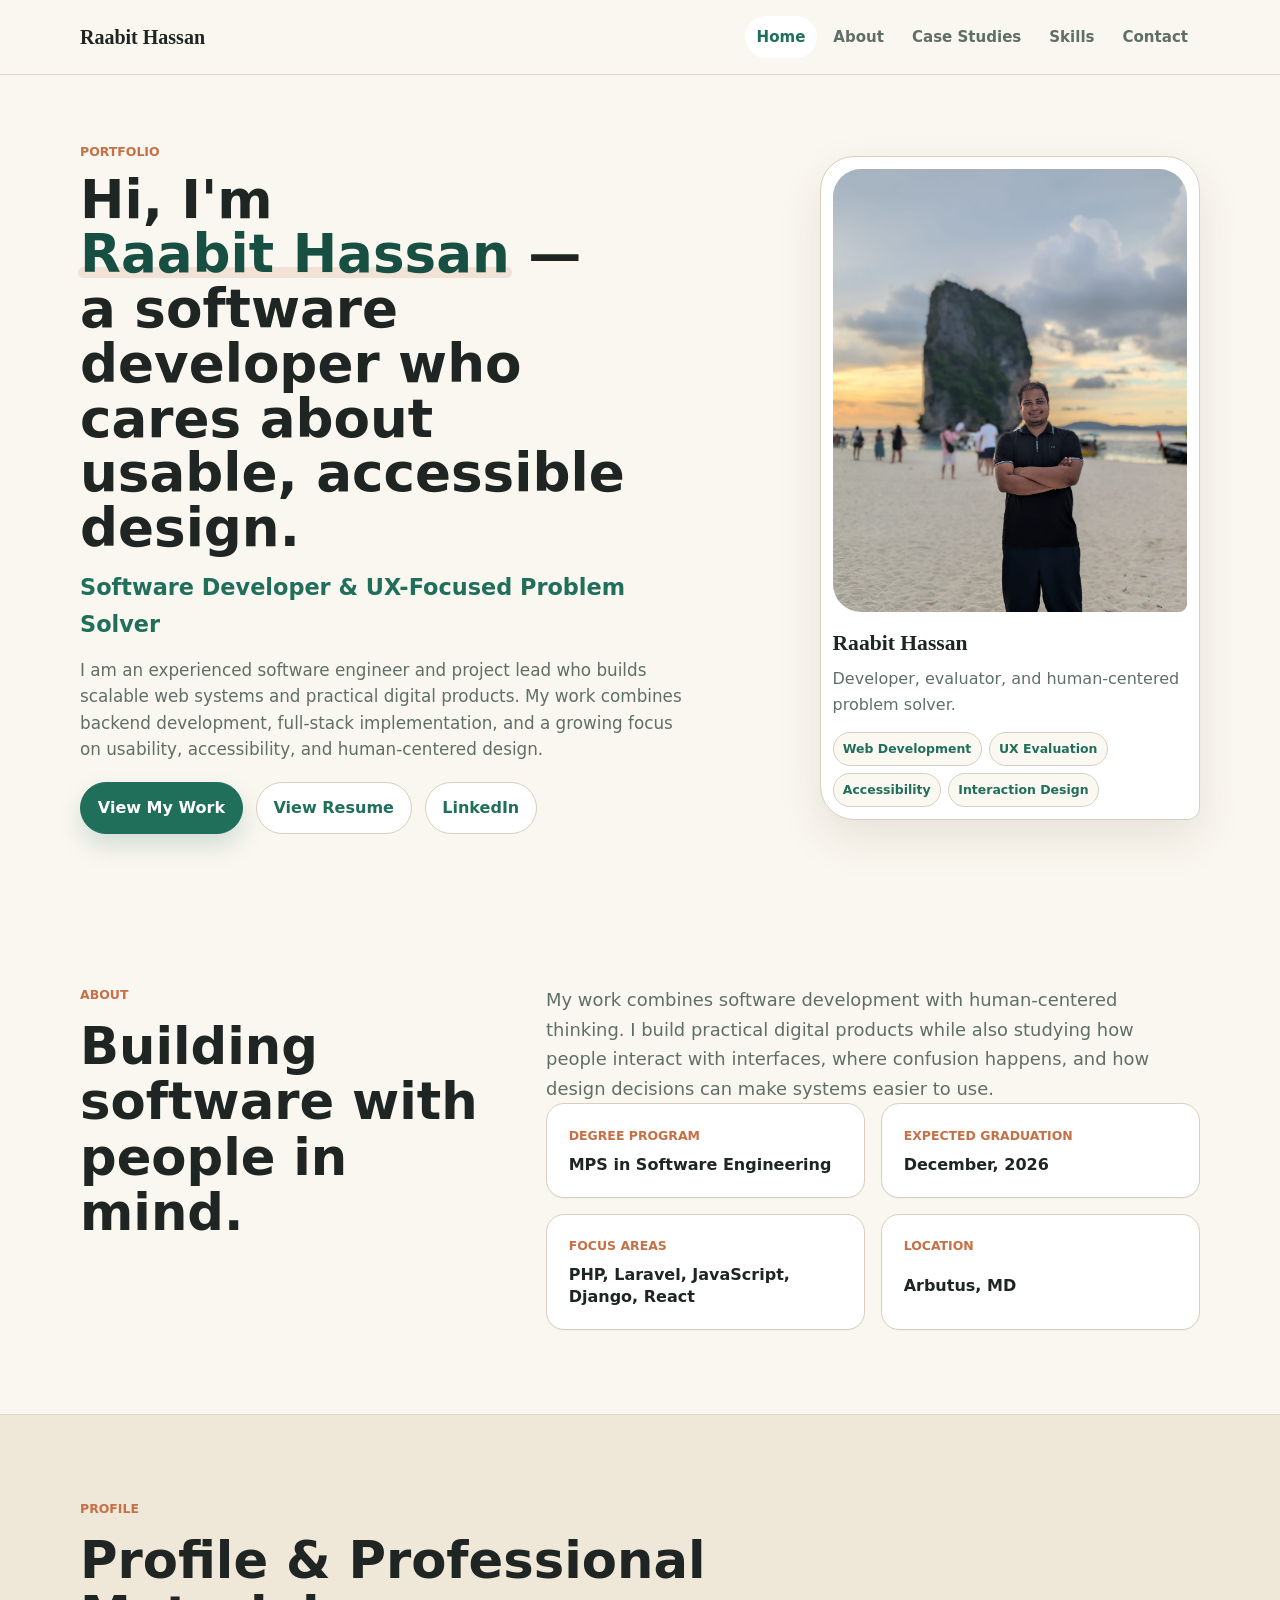
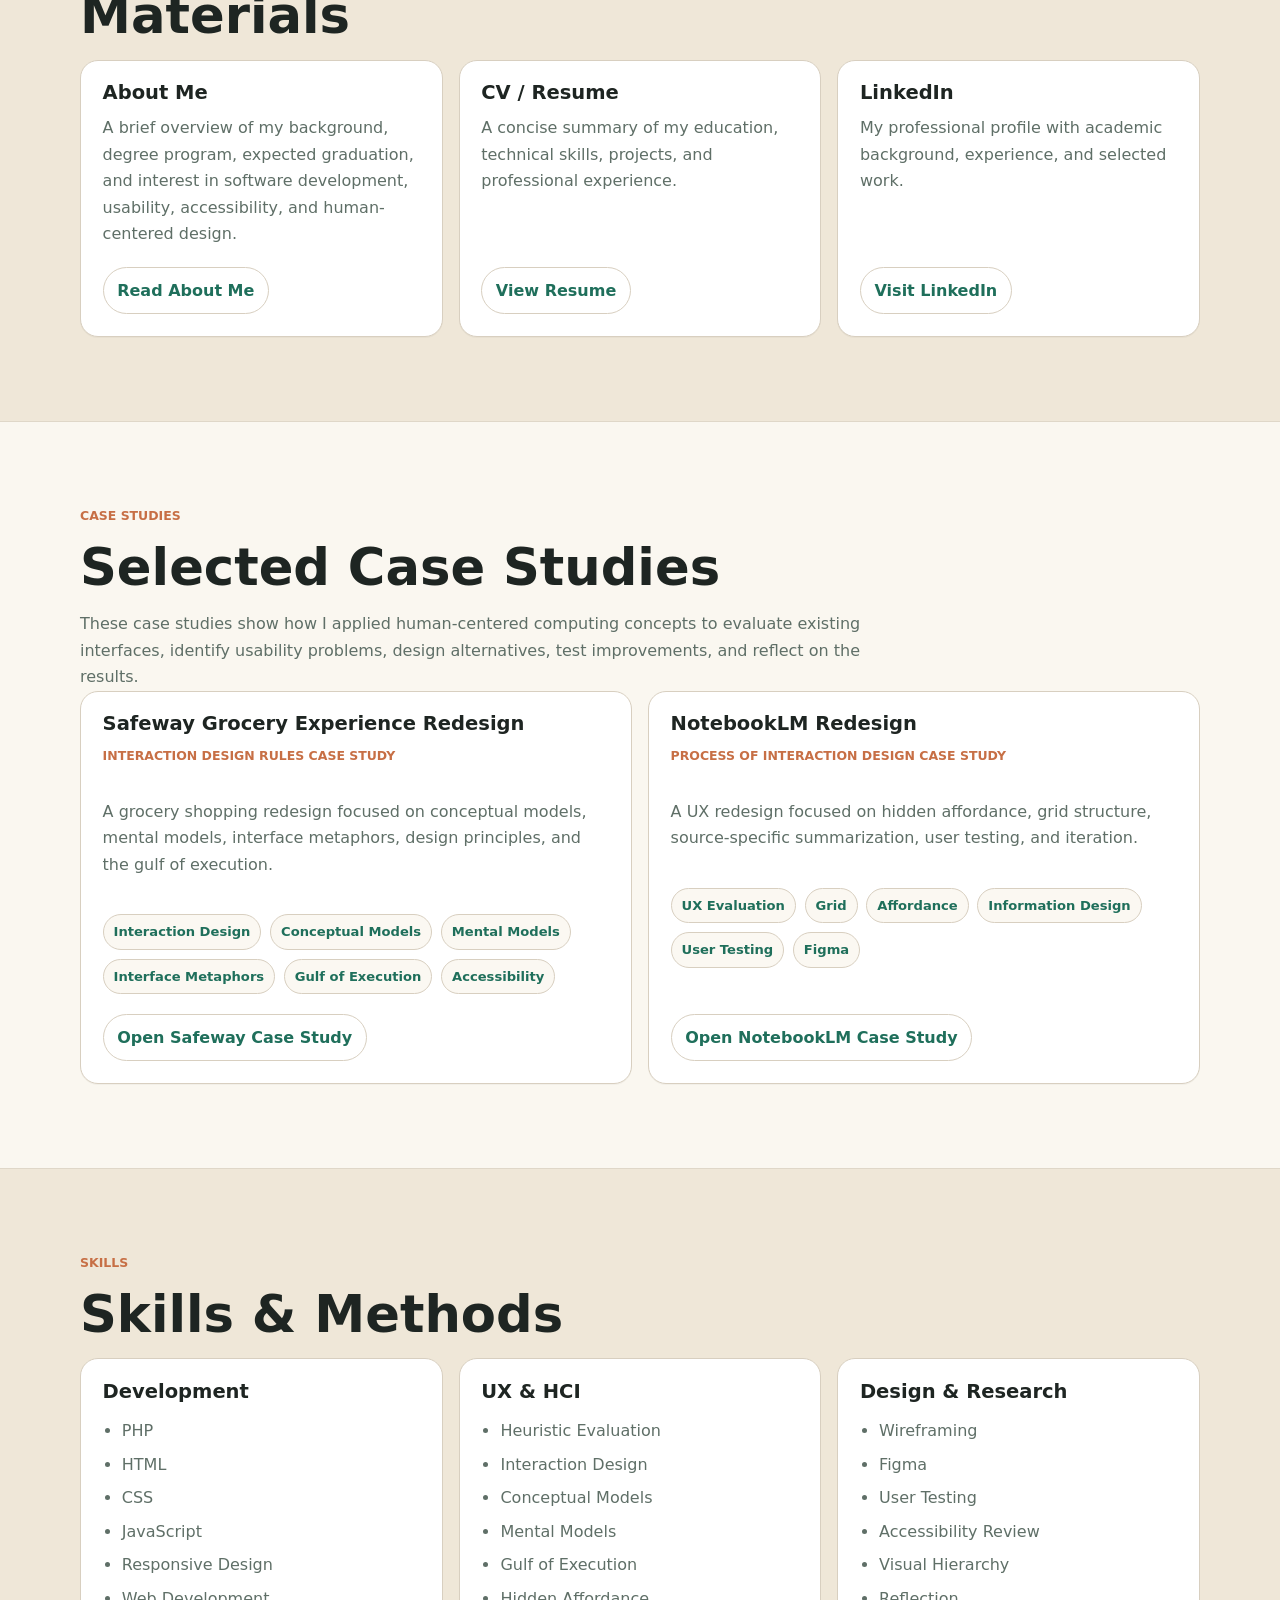
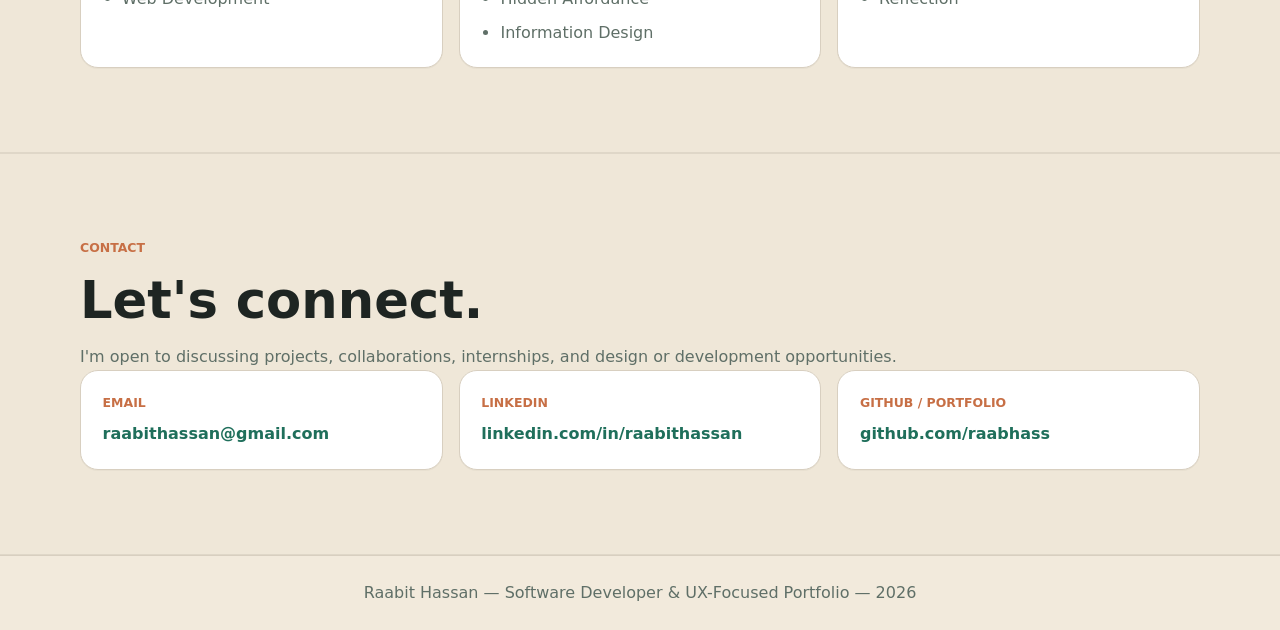
==== commit c1fe83a9: "Add NotebookLM case study and refine portfolio" ====
--- a/index.html
+++ b/index.html
@@ -21,8 +21,7 @@
       <ul class="nav-links" id="nav-links">
         <li><a class="nav-link active" href="#home">Home</a></li>
         <li><a class="nav-link" href="#about">About</a></li>
-        <li><a class="nav-link" href="#work">Work</a></li>
-        <li><a class="nav-link" href="#case-study">Case Study</a></li>
+        <li><a class="nav-link" href="#work">Case Studies</a></li>
         <li><a class="nav-link" href="#skills">Skills</a></li>
         <li><a class="nav-link" href="#contact">Contact</a></li>
       </ul>
@@ -45,8 +44,10 @@
           </p>
           <div class="action-row">
             <a class="button primary-button" href="#work">View My Work</a>
-            <a class="button secondary-button" href="case-study-safeway.html">View Safeway Case Study</a>
-            <a class="button text-button" href="Resume_Raabit_Hassan.pdf">Resume</a>
+            <!-- Replace assets/resume.pdf if you upload a newer resume file. -->
+            <a class="button secondary-button" href="assets/resume.pdf" target="_blank" rel="noopener noreferrer">View Resume</a>
+            <!-- Replace this placeholder with your final LinkedIn profile URL if it changes. -->
+            <a class="button secondary-button" href="https://www.linkedin.com/in/raabithassan/" target="_blank" rel="noopener noreferrer">LinkedIn</a>
           </div>
         </div>
 
@@ -77,15 +78,17 @@
         </div>
         <div class="reveal">
           <p class="lead">
-            My work combines technical implementation with a human-centered approach. I have 8+ years of experience delivering web and mobile-integrated systems using PHP, Laravel, JavaScript, Python, and modern development practices. I enjoy building reliable backend architecture, leading agile product work, and improving digital experiences through clearer structure, better feedback, and accessible design choices.
+            My work combines software development with human-centered thinking. I build practical digital products while also studying how people interact with interfaces, where confusion happens, and how design decisions can make systems easier to use.
           </p>
           <div class="info-grid">
             <article class="mini-card">
               <span>Degree Program</span>
+              <!-- Update this degree program if your official program name changes. -->
               <strong>MPS in Software Engineering</strong>
             </article>
             <article class="mini-card">
               <span>Expected Graduation</span>
+              <!-- Update this graduation date if your expected timeline changes. -->
               <strong>December, 2026</strong>
             </article>
             <article class="mini-card">
@@ -108,20 +111,22 @@
           <h2 id="materials-title">Profile &amp; Professional Materials</h2>
         </div>
         <div class="card-grid three-col">
-          <article class="card reveal">
-            <h3>Resume / CV</h3>
-            <p>A concise overview of my education, technical skills, projects, and professional experience.</p>
-            <a class="inline-link" href="Resume_Raabit_Hassan.pdf">View Resume</a>
-          </article>
-          <article class="card reveal">
+          <article class="card material-card reveal">
+            <h3>About Me</h3>
+            <p>A brief overview of my background, degree program, expected graduation, and interest in software development, usability, accessibility, and human-centered design.</p>
+            <a class="inline-link" href="#about">Read About Me</a>
+          </article>
+          <article class="card material-card reveal">
+            <h3>CV / Resume</h3>
+            <p>A concise summary of my education, technical skills, projects, and professional experience.</p>
+            <!-- Replace assets/resume.pdf if you upload a newer resume file. -->
+            <a class="inline-link" href="assets/resume.pdf" target="_blank" rel="noopener noreferrer">View Resume</a>
+          </article>
+          <article class="card material-card reveal">
             <h3>LinkedIn</h3>
             <p>My professional profile with academic background, experience, and selected work.</p>
-            <a class="inline-link" href="https://www.linkedin.com/in/raabithassan/" target="_blank" rel="noreferrer">Visit LinkedIn</a>
-          </article>
-          <article class="card reveal">
-            <h3>About Me</h3>
-            <p>A quick introduction to my background in software engineering, backend systems, project leadership, and UX-focused development.</p>
-            <a class="inline-link" href="#about">Read More</a>
+            <!-- Replace this placeholder with your final LinkedIn profile URL if it changes. -->
+            <a class="inline-link" href="https://www.linkedin.com/in/raabithassan/" target="_blank" rel="noopener noreferrer">Visit LinkedIn</a>
           </article>
         </div>
       </div>
@@ -130,47 +135,30 @@
     <section class="section" id="work" aria-labelledby="work-title">
       <div class="container">
         <div class="section-heading reveal">
-          <p class="section-label">Work</p>
-          <h2 id="work-title">Selected Work</h2>
-        </div>
-        <div class="card-grid three-col">
+          <p class="section-label">Case Studies</p>
+          <h2 id="work-title">Selected Case Studies</h2>
+          <p>These case studies show how I applied human-centered computing concepts to evaluate existing interfaces, identify usability problems, design alternatives, test improvements, and reflect on the results.</p>
+        </div>
+        <div class="card-grid two-col">
           <article class="project-card reveal">
             <h3>Safeway Grocery Experience Redesign</h3>
-            <p>A UX case study exploring how grocery shopping can shift from category-based browsing to meal-based planning.</p>
-            <div class="tag-row"><span>UX Evaluation</span><span>Conceptual Model</span><span>Mental Model</span><span>Figma</span></div>
-            <a class="inline-link" href="case-study-safeway.html">Open Case Study</a>
+            <p class="section-label">Interaction Design Rules Case Study</p>
+            <p>A grocery shopping redesign focused on conceptual models, mental models, interface metaphors, design principles, and the gulf of execution.</p>
+            <div class="tag-row"><span>Interaction Design</span><span>Conceptual Models</span><span>Mental Models</span><span>Interface Metaphors</span><span>Gulf of Execution</span><span>Accessibility</span></div>
+            <a class="inline-link" href="case-study-safeway.html">Open Safeway Case Study</a>
           </article>
           <article class="project-card reveal">
-            <h3>RD Demos Management</h3>
-            <p>A Laravel, VueJS, and MySQL project where I led the conversion from a Laravel front-back system to a VueJS-Laravel single page application and developed backend API infrastructure.</p>
-            <div class="tag-row"><span>Laravel</span><span>VueJS</span><span>MySQL</span><span>API Development</span></div>
-          </article>
-          <article class="project-card reveal">
-            <h3>Jourly</h3>
-            <p>A Flutter, Laravel, Firebase, and MySQL product where I managed the project as lead and developed backend API infrastructure and an admin panel.</p>
-            <div class="tag-row"><span>Flutter</span><span>Laravel</span><span>Firebase</span><span>MySQL</span></div>
-          </article>
-        </div>
-      </div>
-    </section>
-
-    <section class="section soft-section" id="case-study" aria-labelledby="case-preview-title">
-      <div class="container">
-        <article class="feature-panel reveal">
-          <div>
-            <p class="section-label">Featured UX Case Study</p>
-            <h2 id="case-preview-title">Safeway.com UX Case Study</h2>
-            <p class="lead">Redesigning grocery shopping around meal planning instead of only product categories.</p>
-            <p>
-              This case study evaluates the current Safeway grocery experience and proposes a more human-centered model. The redesign focuses on how users naturally plan meals, organize ingredients, and build grocery lists.
-            </p>
-          </div>
-          <a class="button primary-button" href="case-study-safeway.html">Read Full Case Study</a>
-        </article>
-      </div>
-    </section>
-
-    <section class="section" id="skills" aria-labelledby="skills-title">
+            <h3>NotebookLM Redesign</h3>
+            <p class="section-label">Process of Interaction Design Case Study</p>
+            <p>A UX redesign focused on hidden affordance, grid structure, source-specific summarization, user testing, and iteration.</p>
+            <div class="tag-row"><span>UX Evaluation</span><span>Grid</span><span>Affordance</span><span>Information Design</span><span>User Testing</span><span>Figma</span></div>
+            <a class="inline-link" href="case-study-notebooklm.html">Open NotebookLM Case Study</a>
+          </article>
+        </div>
+      </div>
+    </section>
+
+    <section class="section soft-section" id="skills" aria-labelledby="skills-title">
       <div class="container">
         <div class="section-heading reveal">
           <p class="section-label">Skills</p>
@@ -181,30 +169,34 @@
             <h3>Development</h3>
             <ul>
               <li>PHP</li>
-              <li>Laravel</li>
+              <li>HTML</li>
+              <li>CSS</li>
               <li>JavaScript</li>
-              <li>Django</li>
-              <li>React</li>
+              <li>Responsive Design</li>
+              <li>Web Development</li>
             </ul>
           </article>
           <article class="skill-card reveal">
             <h3>UX &amp; HCI</h3>
             <ul>
-              <li>Backend Development</li>
-              <li>REST API Development</li>
-              <li>Mobile-Integrated Web Apps</li>
-              <li>Agile Product Development</li>
-              <li>Full Life Cycle Product Management</li>
+              <li>Heuristic Evaluation</li>
+              <li>Interaction Design</li>
+              <li>Conceptual Models</li>
+              <li>Mental Models</li>
+              <li>Gulf of Execution</li>
+              <li>Hidden Affordance</li>
+              <li>Information Design</li>
             </ul>
           </article>
           <article class="skill-card reveal">
             <h3>Design &amp; Research</h3>
             <ul>
-              <li>Team Building &amp; Leadership</li>
-              <li>Budget Management &amp; Forecasting</li>
-              <li>Marketing / Market Analysis</li>
-              <li>Client Communication</li>
-              <li>UX Evaluation</li>
+              <li>Wireframing</li>
+              <li>Figma</li>
+              <li>User Testing</li>
+              <li>Accessibility Review</li>
+              <li>Visual Hierarchy</li>
+              <li>Reflection</li>
             </ul>
           </article>
         </div>
@@ -225,11 +217,12 @@
           </article>
           <article class="contact-card reveal">
             <span>LinkedIn</span>
-            <a href="https://www.linkedin.com/in/raabithassan/" target="_blank" rel="noreferrer">linkedin.com/in/raabithassan</a>
+            <!-- Replace this placeholder with your final LinkedIn profile URL if it changes. -->
+            <a href="https://www.linkedin.com/in/raabithassan/" target="_blank" rel="noopener noreferrer">linkedin.com/in/raabithassan</a>
           </article>
           <article class="contact-card reveal">
             <span>GitHub / Portfolio</span>
-            <a href="https://github.com/raabhass" target="_blank" rel="noreferrer">github.com/raabhass</a>
+            <a href="https://github.com/raabhass" target="_blank" rel="noopener noreferrer">github.com/raabhass</a>
           </article>
         </div>
       </div>
--- a/css/style.css
+++ b/css/style.css
@@ -185,7 +185,7 @@
 
 .section {
   scroll-margin-top: 88px;
-  padding: 6rem 0;
+  padding: clamp(4rem, 7vw, 5.25rem) 0;
 }
 
 .soft-section {
@@ -615,6 +615,34 @@
   margin-top: 0.75rem;
 }
 
+.material-card {
+  display: flex;
+  flex-direction: column;
+  min-height: 100%;
+}
+
+.project-card {
+  display: flex;
+  flex-direction: column;
+}
+
+.project-card .inline-link {
+  margin-top: auto;
+}
+
+.project-card p,
+.project-card .tag-row {
+  margin-bottom: 1.25rem;
+}
+
+.material-card .inline-link {
+  margin-top: auto;
+}
+
+.material-card p {
+  margin-bottom: 1.25rem;
+}
+
 .mini-card {
   display: grid;
   gap: 0.45rem;
@@ -636,11 +664,16 @@
 .inline-link {
   margin-top: 1rem;
   color: var(--accent);
+  align-self: start;
+  min-height: 40px;
+  padding: 0.58rem 0.85rem;
+  border: 1px solid var(--border);
+  border-radius: 999px;
+  background: #ffffff;
 }
 
 .inline-link::after {
-  content: "->";
-  margin-left: 0.4rem;
+  content: none;
 }
 
 .feature-panel {
@@ -687,6 +720,11 @@
 .footer-actions {
   display: flex;
   justify-content: center;
+}
+
+.case-footer-actions {
+  flex-wrap: wrap;
+  gap: 0.8rem;
 }
 
 .case-intro {
@@ -718,6 +756,138 @@
   color: var(--accent);
   font-weight: 850;
   text-decoration: none;
+}
+
+.role-collaboration-card {
+  grid-column: 1 / -1;
+}
+
+.contribution-grid {
+  grid-template-columns: repeat(4, minmax(0, 1fr));
+}
+
+.contribution-grid .card {
+  display: flex;
+  flex-direction: column;
+}
+
+.narrative-layout {
+  align-items: center;
+}
+
+.narrative-card {
+  align-self: center;
+}
+
+.mental-model-layout {
+  align-items: center;
+}
+
+.mental-model-copy {
+  align-self: center;
+  padding: 1.35rem;
+  border: 1px solid var(--border);
+  border-radius: var(--radius);
+  background: var(--card);
+}
+
+.process-list {
+  display: grid;
+  gap: 0.9rem;
+  margin-top: 2rem;
+}
+
+.process-step {
+  display: grid;
+  grid-template-columns: auto minmax(0, 1fr);
+  gap: 1rem;
+  align-items: start;
+  padding: 1.1rem;
+  border: 1px solid var(--border);
+  border-radius: var(--radius);
+  background: var(--card);
+}
+
+.process-step span {
+  display: grid;
+  place-items: center;
+  width: 2.1rem;
+  height: 2.1rem;
+  border-radius: 50%;
+  background: var(--accent);
+  color: #ffffff;
+  font-weight: 850;
+}
+
+.process-step p {
+  margin-top: 0.45rem;
+}
+
+.sub-section-heading {
+  margin-top: 2.25rem;
+}
+
+.sketch-grid {
+  display: grid;
+  grid-template-columns: repeat(3, minmax(0, 1fr));
+  gap: 1rem;
+  margin-top: 1rem;
+}
+
+.sketch-grid img {
+  width: 100%;
+  aspect-ratio: 4 / 3;
+  object-fit: cover;
+  border: 1px solid var(--border);
+  border-radius: var(--radius);
+  background: var(--card);
+  cursor: zoom-in;
+}
+
+.image-note {
+  max-width: 840px;
+  margin-top: 1rem;
+  font-size: 0.96rem;
+}
+
+.image-comparison {
+  margin-top: 1.25rem;
+}
+
+.principle-visual-strip {
+  display: grid;
+  grid-template-columns: repeat(4, minmax(0, 1fr));
+  gap: 1rem;
+  margin-top: 1.25rem;
+}
+
+.principle-visual-strip figure {
+  overflow: hidden;
+  margin: 0;
+  border: 1px solid var(--border);
+  border-radius: var(--radius);
+  background: var(--card);
+}
+
+.principle-visual-strip img {
+  width: 100%;
+  aspect-ratio: 16 / 9;
+  object-fit: cover;
+  background: linear-gradient(135deg, #efe7d8, #ffffff);
+  cursor: zoom-in;
+}
+
+.principle-visual-strip figcaption {
+  padding: 0.7rem 0.85rem;
+  color: var(--muted);
+  font-size: 0.88rem;
+  font-weight: 800;
+}
+
+.artifact-actions {
+  display: flex;
+  flex-wrap: wrap;
+  gap: 0.8rem;
 }
 
 @media (max-width: 1536px) and (max-height: 900px) and (min-width: 901px) {
@@ -967,7 +1137,10 @@
   }
 
   .three-col,
-  .contact-grid {
+  .contact-grid,
+  .principle-visual-strip,
+  .contribution-grid,
+  .sketch-grid {
     grid-template-columns: repeat(2, minmax(0, 1fr));
   }
 }
@@ -1026,7 +1199,10 @@
   .principles-grid,
   .info-grid,
   .metadata-grid,
-  .contact-grid {
+  .contact-grid,
+  .principle-visual-strip,
+  .contribution-grid,
+  .sketch-grid {
     grid-template-columns: 1fr;
   }
 
